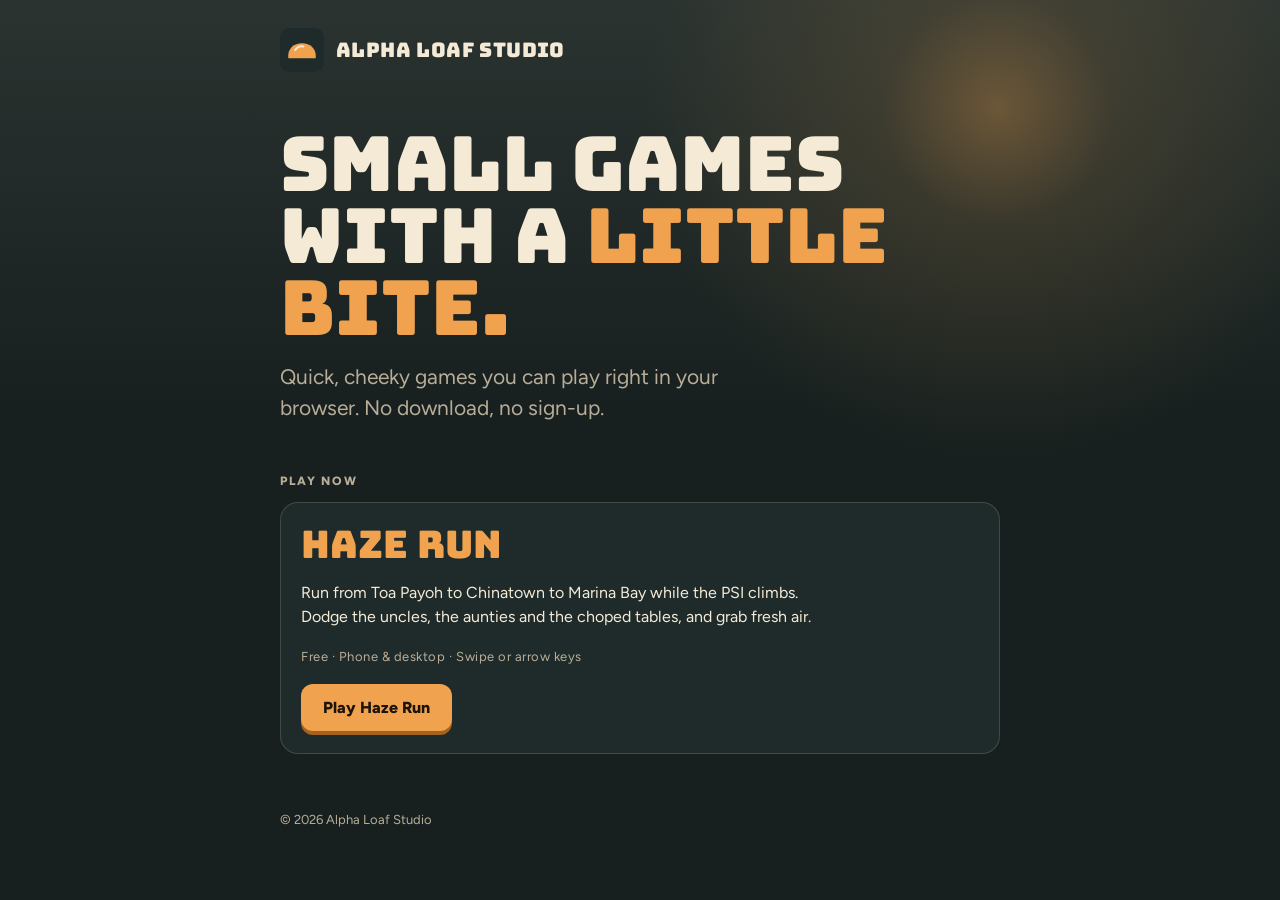
==== index.html @ 0e0e86b1 "Add files via upload" ====
<!doctype html>
<html lang="en">
<head>
<meta charset="utf-8">
<meta name="viewport" content="width=device-width,initial-scale=1,viewport-fit=cover">
<title>Alpha Loaf Studio</title>
<meta name="description" content="Small games with a little bite. Play Haze Run, a Singapore haze runner, free in your browser.">
<meta name="theme-color" content="#17201f">
<meta property="og:title" content="Alpha Loaf Studio">
<meta property="og:description" content="Small games with a little bite. Play Haze Run free in your browser.">
<meta property="og:type" content="website">
<link rel="icon" href="data:image/svg+xml,%3Csvg xmlns='http://www.w3.org/2000/svg' viewBox='0 0 64 64'%3E%3Crect width='64' height='64' rx='14' fill='%2317201f'/%3E%3Cpath d='M12 40c0-10 8-18 20-18s20 8 20 18v4H12z' fill='%23f0a24e'/%3E%3Cpath d='M22 32c3-4 8-6 12-5' stroke='%23f4ead6' stroke-width='3' stroke-linecap='round' fill='none'/%3E%3C/svg%3E">
<link rel="stylesheet" href="assets/fonts/fonts.css">
<style>
:root{--ink:#17201f;--panel:#1f2b2a;--cream:#f4ead6;--muted:#b8ad98;--haze:#f0a24e;--line:rgba(244,234,214,.16);color-scheme:dark}
*{box-sizing:border-box}
html,body{margin:0;min-height:100%}
body{font-family:'Figtree',system-ui,-apple-system,sans-serif;background:var(--ink);color:var(--cream);line-height:1.5;
  background-image:radial-gradient(circle at 78% 12%,rgba(240,162,78,.35) 0,rgba(240,162,78,.12) 9%,transparent 28%),linear-gradient(180deg,#2a3330 0,#17201f 46%);background-repeat:no-repeat;background-attachment:fixed}
.wrap{width:min(760px,100%);margin:0 auto;padding:max(28px,env(safe-area-inset-top)) max(20px,env(safe-area-inset-right)) max(40px,env(safe-area-inset-bottom)) max(20px,env(safe-area-inset-left))}
header{display:flex;align-items:center;gap:12px;margin-bottom:56px}
.logo{width:44px;height:44px;flex:none}
.brand{font-family:'Bungee',Impact,'Arial Black',sans-serif;font-size:20px;letter-spacing:.02em}
h1{font-family:'Bungee',Impact,'Arial Black',sans-serif;font-weight:400;font-size:clamp(40px,11vw,76px);line-height:.95;margin:0 0 16px;color:var(--cream);text-wrap:balance}
h1 span{color:var(--haze)}
.tag{font-size:clamp(17px,4.4vw,21px);color:var(--muted);margin:0 0 48px;max-width:34ch}
h2{font-size:12px;letter-spacing:.14em;text-transform:uppercase;color:var(--muted);margin:0 0 12px;font-weight:800}
.card{display:grid;gap:18px;background:var(--panel);border:1px solid var(--line);border-radius:18px;padding:22px 20px}
.card h3{font-family:'Bungee',Impact,'Arial Black',sans-serif;font-weight:400;font-size:clamp(28px,7vw,38px);line-height:1;margin:0;color:var(--haze)}
.card p{margin:0;font-size:16px;max-width:52ch}
.meta{font-size:13px;color:var(--muted);letter-spacing:.04em}
.btn{justify-self:start;display:inline-block;text-decoration:none;border-radius:12px;padding:14px 22px;font:800 16px 'Figtree',sans-serif;background:var(--haze);color:#1d1408;box-shadow:0 4px 0 #a5621f}
.btn:active{transform:translateY(2px);box-shadow:0 2px 0 #a5621f}
.btn:focus-visible{outline:3px solid var(--cream);outline-offset:3px}
footer{margin-top:56px;font-size:13px;color:var(--muted)}
@media (prefers-reduced-motion:no-preference){.btn{transition:transform .1s,box-shadow .1s}}
</style>
</head>
<body>
<div class="wrap">
  <header>
    <svg class="logo" viewBox="0 0 64 64" aria-hidden="true"><rect width="64" height="64" rx="14" fill="#1f2b2a"/><path d="M12 40c0-10 8-18 20-18s20 8 20 18v4H12z" fill="#f0a24e"/><path d="M22 32c3-4 8-6 12-5" stroke="#f4ead6" stroke-width="3" stroke-linecap="round" fill="none"/></svg>
    <div class="brand">Alpha Loaf Studio</div>
  </header>
  <main>
    <h1>Small games<br>with a <span>little bite.</span></h1>
    <p class="tag">Quick, cheeky games you can play right in your browser. No download, no sign-up.</p>
    <h2>Play now</h2>
    <article class="card">
      <h3>Haze Run</h3>
      <p>Run from Toa Payoh to Chinatown to Marina Bay while the PSI climbs. Dodge the uncles, the aunties and the choped tables, and grab fresh air.</p>
      <div class="meta">Free · Phone &amp; desktop · Swipe or arrow keys</div>
      <a class="btn" href="/haze-run/">Play Haze Run</a>
    </article>
  </main>
  <footer>&copy; 2026 Alpha Loaf Studio</footer>
</div>
</body>
</html>
---- assets/fonts/fonts.css ----
/* Fonts bundled locally (SIL Open Font License 1.1): Bungee, Figtree */
@font-face{font-family:'Bungee';font-weight:400;font-display:swap;src:url(bungee-latin-400-normal.woff2) format('woff2')}
@font-face{font-family:'Figtree';font-weight:400;font-display:swap;src:url(figtree-latin-400-normal.woff2) format('woff2')}
@font-face{font-family:'Figtree';font-weight:600;font-display:swap;src:url(figtree-latin-600-normal.woff2) format('woff2')}
@font-face{font-family:'Figtree';font-weight:800;font-display:swap;src:url(figtree-latin-800-normal.woff2) format('woff2')}
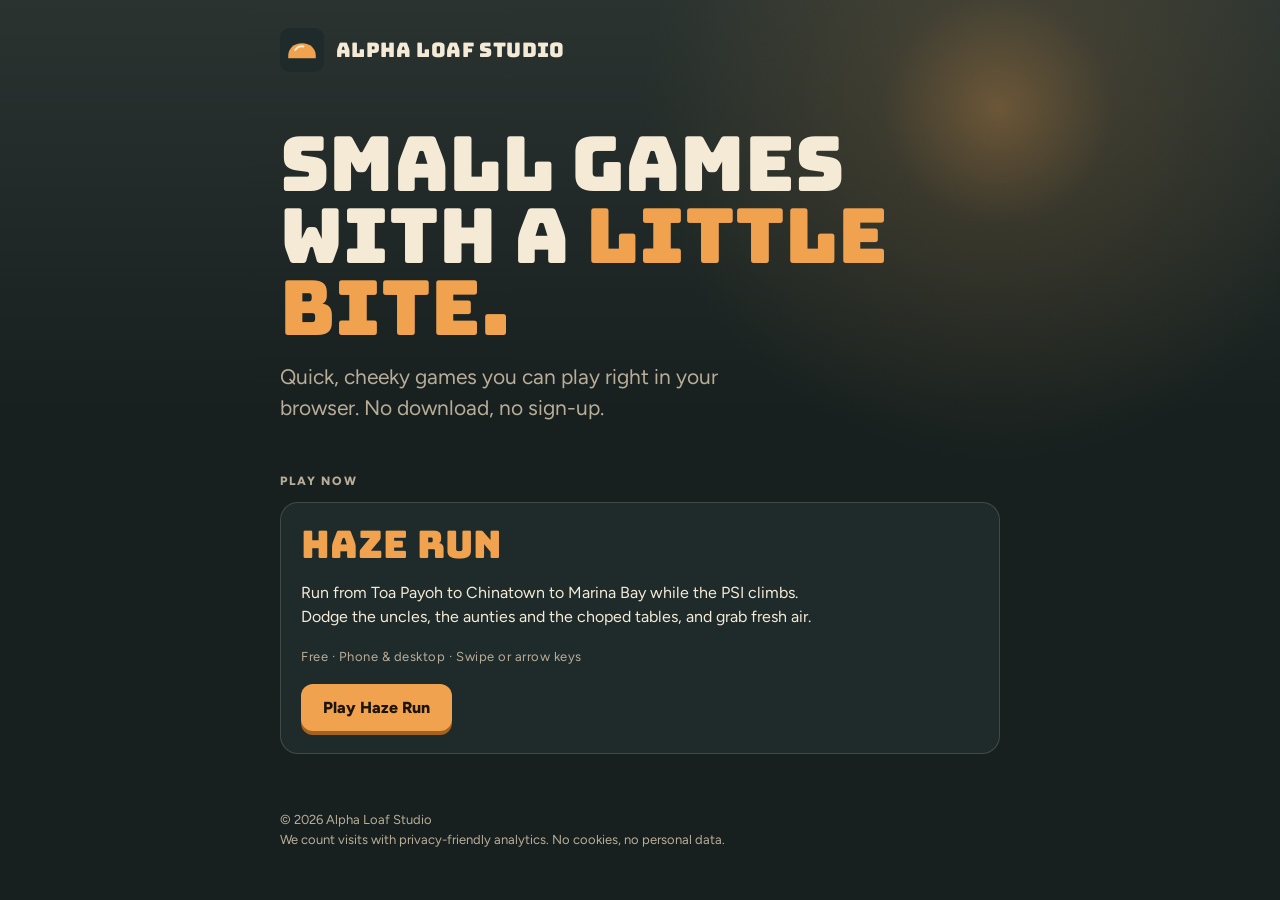
==== commit 41e3dec7: "Update index.html" ====
--- a/index.html
+++ b/index.html
@@ -35,6 +35,10 @@
 footer{margin-top:56px;font-size:13px;color:var(--muted)}
 @media (prefers-reduced-motion:no-preference){.btn{transition:transform .1s,box-shadow .1s}}
 </style>
+<!-- Visitor counter: Cloudflare Web Analytics (no cookies). Runs only on our own domain, never inside portals. -->
+<script>
+(function(){var h=location.hostname;if(h!=='alphaloafstudio.com'&&h!=='www.alphaloafstudio.com')return;var s=document.createElement('script');s.type='module';s.src='https://static.cloudflareinsights.com/beacon.min.js';s.setAttribute('data-cf-beacon','{"token": "6d8b10b102b24a9d96c5c5edbf173dd5"}');document.head.appendChild(s);})();
+</script>
 </head>
 <body>
 <div class="wrap">
@@ -53,7 +57,7 @@
       <a class="btn" href="/haze-run/">Play Haze Run</a>
     </article>
   </main>
-  <footer>&copy; 2026 Alpha Loaf Studio</footer>
+  <footer>&copy; 2026 Alpha Loaf Studio<br>We count visits with privacy-friendly analytics. No cookies, no personal data.</footer>
 </div>
 </body>
 </html>
